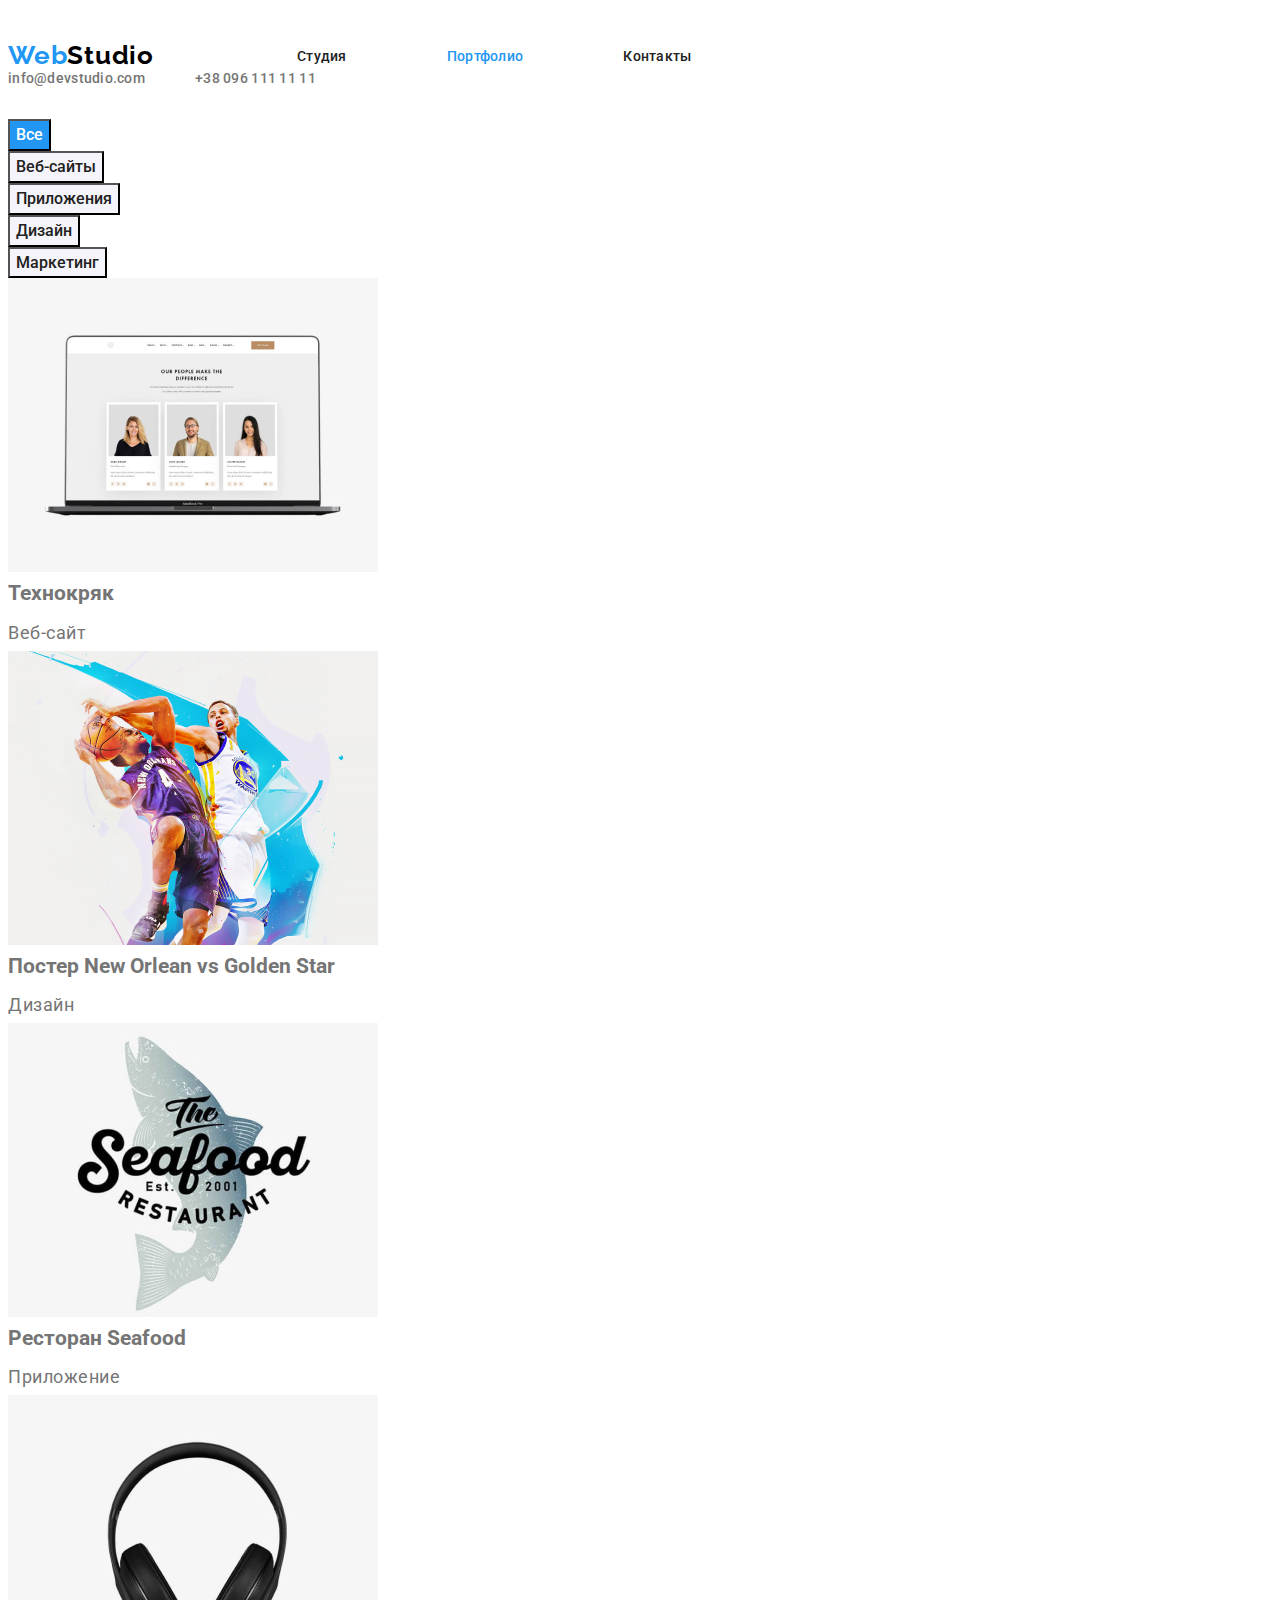
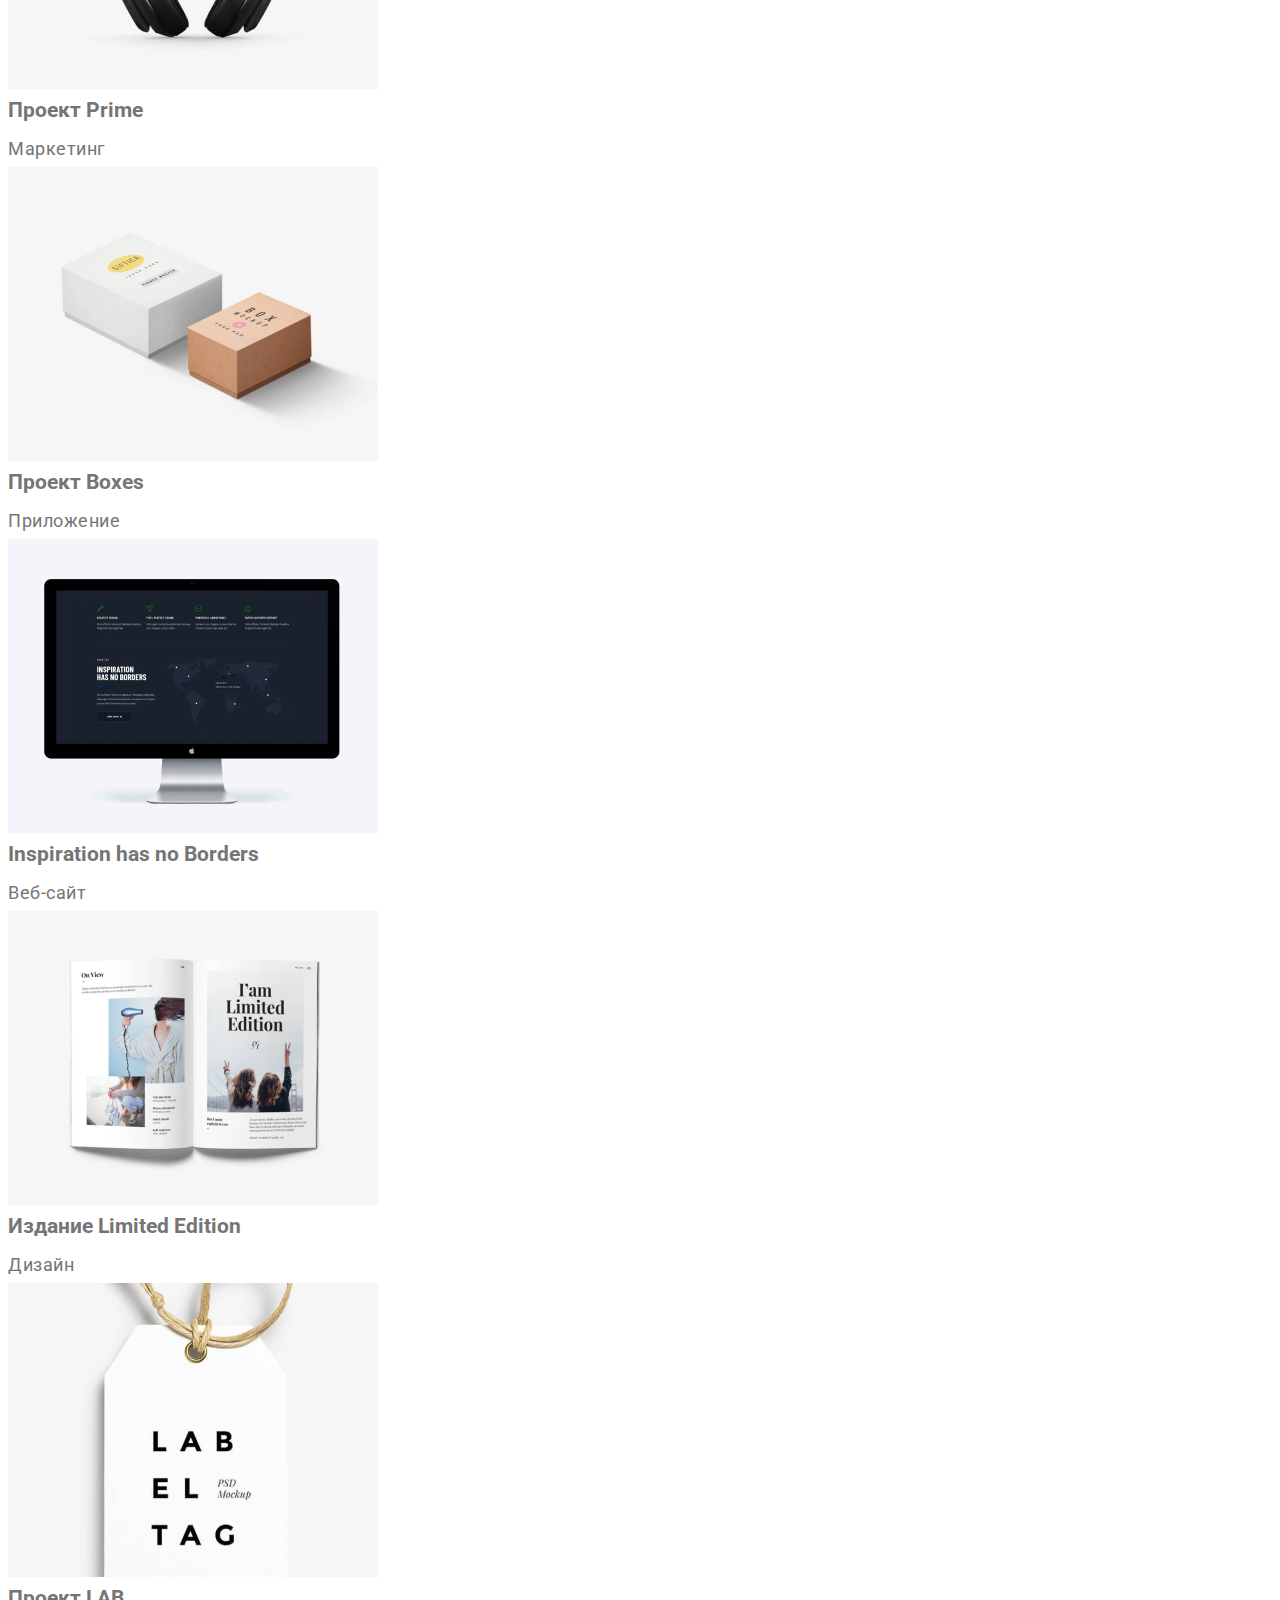
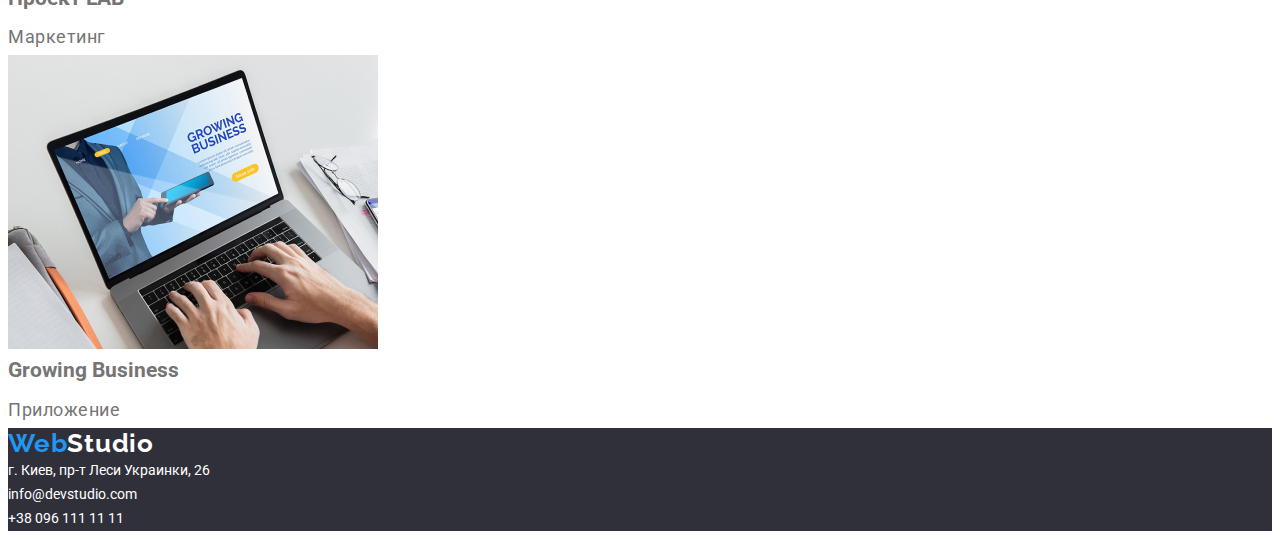
==== portfolio.html @ 72a465cc "размечает хедер" ====
<!DOCTYPE html>
<html lang="ru">

<head>
    <meta charset="UTF-8">
    <meta http-equiv="X-UA-Compatible" content="IE=edge">
    <meta name="viewport" content="width=device-width, initial-scale=1.0">
    <title>ВебСтудио</title>
    <link rel="preconnect" href="https://fonts.gstatic.com">
    <link
        href="https://fonts.googleapis.com/css2?family=Raleway:wght@700&family=Roboto:wght@400;500;700;900&display=swap"
        rel="stylesheet">
    <link rel="stylesheet" href="https://cdnjs.cloudflare.com/ajax/libs/modern-normalize/1.0.0/modern-normalize.min.css"
        integrity="sha512-ISS7cAi1PEhQ8jnbJpJZMd29NlhNj4AWYyLOSp2CE/CsHxTCu+r+t0D2yoJudVrd0/8fTVPUVDzY5Tvli75u/g=="
        crossorigin="anonymous" />
    <link rel="stylesheet" href="./css/styles.css">
</head>

<body>

    <!-- Основные навигационные ссылки -->

    <header class="header">
        <nav class="nav">
            <ul class="nav-list list">
                <li class="nav-item">
                    <a class="logo link" href="">Web<span class="logo-black-item">Studio</span></a>
                </li>
                <li class="nav-item">
                    <a class="nav-link link" href="./index.html">Студия</a>
                </li>
                <li class="nav-item">
                    <a class="nav-link link current" href="./portfolio.html">Портфолио</a>
                </li>
                <li class="nav-item">
                    <a class="nav-link link" href="">Контакты</a>
                </li>
            </ul>
        </nav>
        <ul class="contact-list list">
            <li class="contact-item">

                <a class="mail-link link" href="mailto:info@devstudio.com">info@devstudio.com</a>
            </li>
            <li class="contact-item">

                <a class="tel-link link" href="tel:+380961111111">+38 096 111 11 11</a>
            </li>
        </ul>
    </header>
    <main>

        
        <!-- section Portfolio -->

        <h1 class="visually-hidden"> Portfolio </h1>

        <section class="portfolio">
            
            <h2 class="visually-hidden">    Portfolio elements </h2>
            <ul class= "portfolio-btn-list list">
                <li class="btn-list-item"> <button class="btn-current btn-item" type="button"> Все </button> </li>
                <li class="btn-list-item"> <button class="btn-item" type="button"> Веб-сайты </button> </li>
                <li class="btn-list-item"> <button class="btn-item" type="button"> Приложения </button></li>
                <li class="btn-list-item"> <button class="btn-item" type="button"> Дизайн </button></li>
                <li class="btn-list-item"> <button class="btn-item" type="button"> Маркетинг </button></li>
            </ul>

            <ul class="examples-list list">
                <li class="examples-item"> 
                    <a class= "examples-link link" href="">
                    <img class="img-examples" src="./images/portfolio/technokryak.jpg" alt="Экран ноутбука с тремя карточками людей" width="370" height="294">
                    
                        <h3 class="examples-title">Технокряк</h3>
                        <p class="examples-desc">Веб-сайт</p>
                    </a>
                </li>
                <li class="examples-item">
                    <a class="examples-link link" href=""> 
                    <img class="img-examples" src="./images/portfolio/poster.jpg" alt="Два баскетболиста в прыжке за мяч" width="370" height="294">
                    
                    <h3 class="examples-title">Постер <span lang="en">New Orlean vs Golden Star</span></h3>
                        <p class="examples-desc">Дизайн</p>
                        </a>
                    
                </li>
                <li class="examples-item">
                    <a class="examples-link link" href="">
                    <img class="img-examples" src="./images/portfolio/restaurant.jpg" alt="Эмблема ресторана Сифуд" width="370" height="294">
                    
                    <h3 class="examples-title">Ресторан <span lang="en">Seafood</span></h3>
                        <p class="examples-desc">Приложение</p>
                        </a>
                    
                </li>
                <li class="examples-item">
                    <a class="examples-link link" href="">
                    <img class="img-examples" src="./images/portfolio/project-Prime.jpg" alt="Наушники" width="370" height="294">
                    
                    <h3 class="examples-title">Проект <span lang="en">Prime</span></h3>
                        <p class="examples-desc">Маркетинг</p>
                        </a>
                    
                </li>
                <li class="examples-item">
                    <a class="examples-link link" href="">
                    <img class="img-examples" src="./images/portfolio/project-boxes.jpg" alt="Две коробки" width="370" height="294">
                    
                    <h3 class="examples-title">Проект <span lang="en">Boxes</span></h3>
                        <p class="examples-desc">Приложение</p>
                        </a>
                    
                </li>
                <li class="examples-item">
                    <a class="examples-link link" href="">
                    <img class="img-examples" src="./images/portfolio/inspiration.jpg" alt="Экран компьютора" width="370" height="294">
                   
                    <h3 class="examples-title" lang="en">Inspiration has no Borders</h3>
                        <p class="examples-desc">Веб-сайт</p>
                        </a>
                
                </li>
                <li class="examples-item">
                    <a class="examples-link link" href="">
                    <img class="img-examples" src="./images/portfolio/edition.jpg" alt="Открытая книга" width="370" height="294">
                    
                    <h3 class="examples-title">Издание <span lang="en">Limited Edition</span></h3>
                        <p class="examples-desc">Дизайн</p>
                        </a>
                    
                </li>
                <li class="examples-item">
                    <a class="examples-link link" href="">
                    <img class="img-examples" src="./images/portfolio/project-lab.jpg" alt="Этикетка" width="370" height="294">
                    
                    <h3 class="examples-title">Проект <span lang="en">LAB</span></h3>
                        <p class="examples-desc">Маркетинг</p>
                        </a>
                    
                </li>
                <li class="examples-item">
                    <a class="examples-link link" href="">
                    <img class="img-examples" src="./images/portfolio/growing-business.jpg" alt="Ноутбук" width="370" height="294">
                  
                    <h3 class="examples-title" lang="en">Growing Business</h3>
                    <p class="examples-desc">Приложение</p>
                    </a>
                </li>
            </ul>
        </section>
        
    </main>

    <!-- контакная инфо -->

    <footer class="footer">

        <a class="logo link" href="">Web<span class="logo-white-item">Studio</span></a>

        <address class="address">
            г. Киев, пр-т Леси Украинки, 26
        </address>
        <ul class="footer-list list">
            <li class="footer-item"><a class="footer-mail link" href="mailto:info@devstudio.com">info@devstudio.com</a>
            </li>
            <li class="footer-item"><a class="footer-tel link" href="tel:+380961111111">+38 096 111 11 11</a></li>

        </ul>


    </footer>
</body>

</html>
---- css/styles.css ----
:root {
  --main-font: 'Roboto', sans-serif;
  --secondary-font: 'Raleway', sans-serif;
  --main-text-color: #757575;
  --secondary-text-color: #212121;
  --white-text-color: #ffffff;
  --accent-color: #2196f3;
  --main-bgr-color: #fff; 
  --secondary-bgr-color: #2f303a;
  --logo-black-theme: #000;
  --logo-white-theme: #fff; 
  --btn-background: #F5F4FA;
  
}

body {
  font-family: var(--main-font);
  color: var(--main-text-color);
  background-color: var(--main-bgr-color);
  
}

h1, 
h2, 
h3, 
h4, 
h5, 
h6,
p {
  margin: 0;
}

ul,
ol {
  margin: 0;
  padding: 0;
}

img {
  display: block;
}

.link {
  text-decoration: none;
  color:  inherit;
}
.list {
  list-style: none;
}

.visually-hidden {
  position: absolute !important;
  clip: rect(1px 1px 1px 1px); /* IE6, IE7 */
  clip: rect(1px, 1px, 1px, 1px);
  padding: 0 !important;
  border: 0 !important;
  height: 1px !important;
  width: 1px !important;
  overflow: hidden;
}

.container {
  width: 1200px;
  margin: 0 auto;
  padding-left: 15px;
  padding-right: 15px;
}


/* ===========HEADER========== */



.header {
  padding-top: 32px;
  padding-bottom: 32px;
}

.header .container {
  display: flex;
  align-items: center;
}

.logo {

  margin-right: 93px;

  font-family: var(--secondary-font);
  font-weight: 700;
  font-size: 26px;
  line-height: 1.19;
  letter-spacing: 0.03em;
  color: var(--accent-color);
}

.logo-black-item {
font-family: var(--secondary-font);
color: var(--logo-black-theme);
}

.logo-white-item {
font-family: var(--secondary-font);
color: var(--logo-white-theme);
}

.nav {
  display: flex;
  align-items: center;
}


.nav-list {
  display: flex;
  align-items: center;
}

.nav-link {

  margin-left: auto;
  margin-right: 50px;

  font-weight: 500;
  font-size: 14px;
  line-height: 1.14;
  letter-spacing: 0.02em;
  color: var(--secondary-text-color);
}

.nav-link:hover,
.nav-link:focus {
  color: var(--accent-color);
}

.nav-list .nav-link.current {
    color: var(--accent-color);
}

.nav-list .nav-item:not(:last-child) {
  margin-right: 50px;
}

.contact-list {

  display: flex;
  align-items: center;

  font-weight: 500;
  font-size: 14px;
  line-height: 1.14;
  letter-spacing: 0.02em;
}
 .mail-link {
   margin-left: auto;
   margin-right: 50px;
 }
.mail-link:hover,
.mail-link:focus {
  color: var(--accent-color);
}

/* .tel-link {
  margin-right: auto;
  margin-left: 50px;
} */

.tel-link:hover,
.tel-link:focus {
  color: var(--accent-color);
}


/* =========HERO========== */


.hero {
    background-color: var(--secondary-bgr-color);
}
.hero-title {

  margin-bottom: 30px;
  

  font-weight: 900;
  font-size: 44px;
  line-height: 1.36;
  text-align: center;
  letter-spacing: 0.06em;
  text-transform: uppercase;
  color: var(--white-text-color);
}
.modal-btn {
  font-family: inherit;
  font-weight: 700;
  font-size: 16px;
  line-height: 1, 87;
  display: flex;
  align-items: center;
  text-align: center;
  letter-spacing: 0.06em;
  cursor: pointer;
  color: var(--white-text-color);
  background-color: var(--accent-color);
}


/* ======COMPONENTS======= */

.about-us-title {
  font-weight: 700;
  font-size: 36px;
  line-height: 1.16;
  text-align: center;
  letter-spacing: 0.03em;
  color: var(--secondary-text-color);
}
.title-item {
  font-weight: bold;
  font-size: 14px;
  line-height: 1.14;
  letter-spacing: 0.03em;
  text-transform: uppercase;
  color: var(--secondary-text-color);
}
.description {
font-size: 14px
line-height: 1.7;
color: var(main-text-color);
}

/* =======FOOTER======== */

.footer {
    
    background-color: var(--secondary-bgr-color);
    color: var(--white-text-color);
    font-size: 14px;
    line-height: 1.7;
}


.address {
  font-style: normal;
  
}

.footer-mail:hover,
.footer-mail:focus {
  color: var(--accent-color);
}
.footer-tel:hover,
.footer-tel:focus {
  color: var(--accent-color);
}



/* ========PROTFOLIO========== */

.btn-item {
font-family: inherit;    
font-weight: 500;
font-size: 16px;
line-height: 1.62;
text-align: center;
cursor: pointer;
color:var(--secondary-text-color);
background-color: var(--btn-background);
}
.btn-item:hover,
.btn-item:focus {
  color: var(--white-text-color);
  background-color: var(--accent-color); 
}
.btn-current {
  color: var(--white-text-color);
  background-color: var(--accent-color);
  
}

.examples-list {
font-size: 18px;
line-height: 2;
}

.example-title {
font-weight: 700;
letter-spacing: 0.06em;
color: var(--secondary-text-color);
}
.examples-desc {
letter-spacing: 0.03em;
color: var(--main-text-color);
}
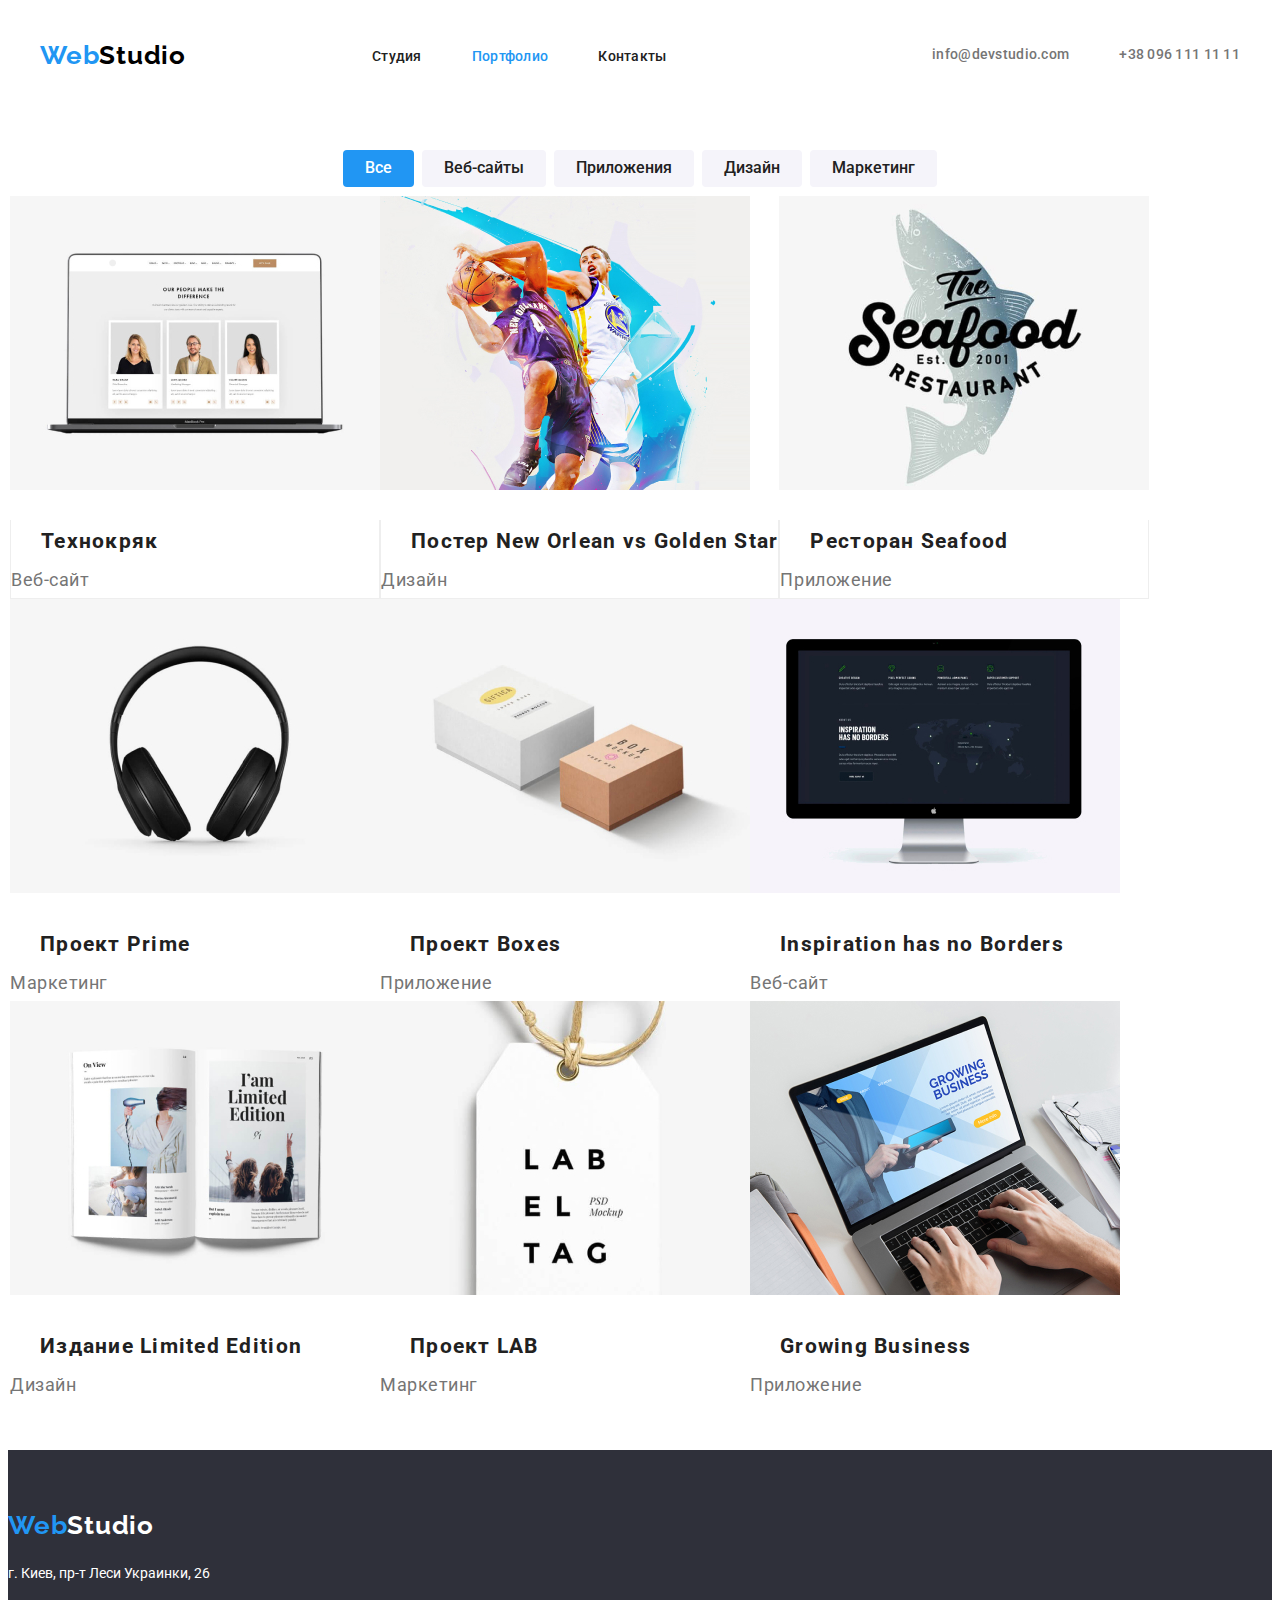
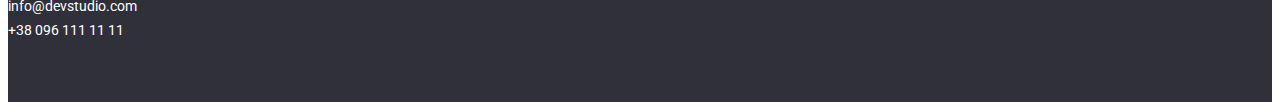
==== commit fe9cdab6: "студио" ====
--- a/portfolio.html
+++ b/portfolio.html
@@ -21,32 +21,35 @@
     <!-- Основные навигационные ссылки -->
 
     <header class="header">
-        <nav class="nav">
-            <ul class="nav-list list">
-                <li class="nav-item">
-                    <a class="logo link" href="">Web<span class="logo-black-item">Studio</span></a>
+        <div class="container">
+            <nav class="nav">
+    
+                <a class="logo link" href="">Web<span class="logo-black-item logo">Studio</span></a>
+    
+                <ul class="nav-list list">
+                    <li class="nav-item">
+                        <a class="nav-link link" href="./index.html">Студия</a>
+                    </li>
+                    <li class="nav-item">
+                        <a class="nav-link link current" href="./portfolio.html">Портфолио</a>
+                    </li>
+                    <li class="nav-item">
+                        <a class="nav-link link" href="">Контакты</a>
+                    </li>
+                </ul>
+            </nav>
+    
+            <ul class="contact-list list">
+                <li class="contact-item">
+    
+                    <a class="mail-link link" href="mailto:info@devstudio.com">info@devstudio.com</a>
                 </li>
-                <li class="nav-item">
-                    <a class="nav-link link" href="./index.html">Студия</a>
-                </li>
-                <li class="nav-item">
-                    <a class="nav-link link current" href="./portfolio.html">Портфолио</a>
-                </li>
-                <li class="nav-item">
-                    <a class="nav-link link" href="">Контакты</a>
+                <li class="contact-item">
+    
+                    <a class="tel-link link" href="tel:+380961111111">+38 096 111 11 11</a>
                 </li>
             </ul>
-        </nav>
-        <ul class="contact-list list">
-            <li class="contact-item">
-
-                <a class="mail-link link" href="mailto:info@devstudio.com">info@devstudio.com</a>
-            </li>
-            <li class="contact-item">
-
-                <a class="tel-link link" href="tel:+380961111111">+38 096 111 11 11</a>
-            </li>
-        </ul>
+        </div>
     </header>
     <main>
 
@@ -55,7 +58,8 @@
 
         <h1 class="visually-hidden"> Portfolio </h1>
 
-        <section class="portfolio">
+        <section class="portfolio section">
+             <div class="container">
             
             <h2 class="visually-hidden">    Portfolio elements </h2>
             <ul class= "portfolio-btn-list list">
@@ -70,26 +74,30 @@
                 <li class="examples-item"> 
                     <a class= "examples-link link" href="">
                     <img class="img-examples" src="./images/portfolio/technokryak.jpg" alt="Экран ноутбука с тремя карточками людей" width="370" height="294">
-                    
+                    <div class="desc-box">
                         <h3 class="examples-title">Технокряк</h3>
                         <p class="examples-desc">Веб-сайт</p>
+                        </div>
                     </a>
                 </li>
                 <li class="examples-item">
                     <a class="examples-link link" href=""> 
                     <img class="img-examples" src="./images/portfolio/poster.jpg" alt="Два баскетболиста в прыжке за мяч" width="370" height="294">
-                    
+                    <div class="desc-box">
                     <h3 class="examples-title">Постер <span lang="en">New Orlean vs Golden Star</span></h3>
                         <p class="examples-desc">Дизайн</p>
+                        </div>
                         </a>
-                    
-                </li>
+                        
+                    </li>
+                
                 <li class="examples-item">
                     <a class="examples-link link" href="">
                     <img class="img-examples" src="./images/portfolio/restaurant.jpg" alt="Эмблема ресторана Сифуд" width="370" height="294">
-                    
+                    <div class="desc-box">
                     <h3 class="examples-title">Ресторан <span lang="en">Seafood</span></h3>
                         <p class="examples-desc">Приложение</p>
+                        </div>
                         </a>
                     
                 </li>
@@ -147,6 +155,7 @@
                     </a>
                 </li>
             </ul>
+            </div>
         </section>
         
     </main>
--- a/css/styles.css
+++ b/css/styles.css
@@ -10,6 +10,8 @@
   --logo-black-theme: #000;
   --logo-white-theme: #fff; 
   --btn-background: #F5F4FA;
+  --section-pt: 47px;
+  --section-pb: 47px;
   
 }
 
@@ -74,6 +76,7 @@
 .header {
   padding-top: 32px;
   padding-bottom: 32px;
+  border-color: var(--main-bgr-color);
 }
 
 .header .container {
@@ -94,6 +97,9 @@
 }
 
 .logo-black-item {
+
+margin-right: o;
+
 font-family: var(--secondary-font);
 color: var(--logo-black-theme);
 }
@@ -115,9 +121,6 @@
 }
 
 .nav-link {
-
-  margin-left: auto;
-  margin-right: 50px;
 
   font-weight: 500;
   font-size: 14px;
@@ -140,6 +143,7 @@
 }
 
 .contact-list {
+  margin-left: auto;
 
   display: flex;
   align-items: center;
@@ -149,20 +153,17 @@
   line-height: 1.14;
   letter-spacing: 0.02em;
 }
- .mail-link {
-   margin-left: auto;
-   margin-right: 50px;
- }
+
+
+ .contact-list .contact-item:not(:last-child) {
+  margin-right: 50px;
+} 
+
 .mail-link:hover,
 .mail-link:focus {
   color: var(--accent-color);
 }
 
-/* .tel-link {
-  margin-right: auto;
-  margin-left: 50px;
-} */
-
 .tel-link:hover,
 .tel-link:focus {
   color: var(--accent-color);
@@ -173,29 +174,47 @@
 
 
 .hero {
-    background-color: var(--secondary-bgr-color);
-}
+
+ background-color: var(--secondary-bgr-color);
+ text-align: center;
+ padding-top: 200px;
+ padding-bottom: 200px;
+ }
+
 .hero-title {
 
+  max-width: 696px;
+  margin: auto;
   margin-bottom: 30px;
   
-
+ 
   font-weight: 900;
   font-size: 44px;
   line-height: 1.36;
-  text-align: center;
   letter-spacing: 0.06em;
   text-transform: uppercase;
   color: var(--white-text-color);
 }
 .modal-btn {
+ 
+  display: block;
+  min-width: 136;
+  padding-top: 10px;
+  padding-bottom: 10px;
+  padding-left: 32px;
+  padding-right: 32px;
+  margin: auto;
+  
+  border-radius: 4px;
+  border: none;
+  
+
   font-family: inherit;
   font-weight: 700;
   font-size: 16px;
   line-height: 1, 87;
-  display: flex;
+  
   align-items: center;
-  text-align: center;
   letter-spacing: 0.06em;
   cursor: pointer;
   color: var(--white-text-color);
@@ -204,6 +223,14 @@
 
 
 /* ======COMPONENTS======= */
+
+
+.section {
+  padding-top: var(--section-pt);
+  padding-bottom: var(--section-pb);
+
+  background-color: var(--main-bgr-color);
+}
 
 .about-us-title {
   font-weight: 700;
@@ -227,9 +254,102 @@
 color: var(main-text-color);
 }
 
+/* ==========ADVANTEGES====== */
+
+
+/* .advantages {
+
+  padding-top: var(--section-pt);
+  padding-bottom: var(--section-pb);
+
+  background-color: var(--main-bgr-color);
+} */
+
+
+.advantages .title-item {
+
+  margin-bottom: 10px;
+}
+
+.advantages-list {
+  display: flex;
+  margin-left: -30px;
+  margin-top: -30px;
+}
+
+.advantages-item {
+  flex-basis: calc(100% / 4 - 30px);
+  margin-left: 30px;
+  margin-top: 30px;
+}
+
+
+
+/* =========WORK-GADGETS======== */
+
+/* .work-gadgets {
+   
+  padding-top: var(--section-pt);
+  padding-bottom: var(--section-pb);
+  background-color: var(--main-bgr-color);
+} */
+
+.work-gadgets .about-us-title {
+  margin-bottom: 50px;
+
+}
+.gadgets-list {
+
+  display: flex;
+  margin-left: -30px;
+}
+.gadgets-item {
+
+  flex-basis: calc(100%/3 - 30px);
+  margin-left: 30px; 
+}
+
+/* =======TEAM-MEMBERS======== */
+
+
+/* .team-members {
+  padding-top: var(--section-pt);
+  padding-bottom: var(--section-pb);
+  border-color: var(--main-bgr-color);
+} */
+
+
+.team-members .about-us-title {
+  margin-bottom: 50px;
+}
+
+.members-list {
+  
+  display: flex;
+  margin-left: -30px;
+}
+
+.member {
+  flex-basis: calc(100%/4 - 30px);
+  margin-left: 30px;
+}
+.member-wrapper {
+  text-align: center;
+  padding-top: 30px;
+  padding-bottom: 30px;
+}
+.member .title-item {
+  margin-bottom: 10px;
+}
+
+
+
 /* =======FOOTER======== */
 
 .footer {
+
+    padding-top: 60px;
+    padding-bottom: 60px;
     
     background-color: var(--secondary-bgr-color);
     color: var(--white-text-color);
@@ -240,6 +360,8 @@
 
 .address {
   font-style: normal;
+  margin-top: 20px;
+  margin-bottom: 9px;
   
 }
 
@@ -256,7 +378,31 @@
 
 /* ========PROTFOLIO========== */
 
+
+
+.portfolio-btn-list {
+   display: flex;
+   justify-content: center;
+   margin-bottom: 39px;
+
+}
+
+
+
+.portfolio-btn-list .btn-list-item:not(:last-child) {
+  margin-right: 8px;
+}
+
 .btn-item {
+
+padding-left: 22px;
+padding-right: 22px;
+padding-top: 5.5px;
+padding-bottom: 5.5px;
+border-radius: 4px;
+border: none;
+
+
 font-family: inherit;    
 font-weight: 500;
 font-size: 16px;
@@ -278,11 +424,22 @@
 }
 
 .examples-list {
+
+display: flex;
+flex-wrap: wrap;
+margin-left: -30px;
+margin-top: -30px;  
+  
 font-size: 18px;
 line-height: 2;
 }
 
-.example-title {
+.examples-title {
+
+flex-basis: calc(100% / 3 - 30px);
+margin-left: 30px;
+margin-top: 30px;
+
 font-weight: 700;
 letter-spacing: 0.06em;
 color: var(--secondary-text-color);
@@ -290,4 +447,9 @@
 .examples-desc {
 letter-spacing: 0.03em;
 color: var(--main-text-color);
+}
+
+.desc-box {
+  border: 1px solid #eee;
+  border-top: none;
 }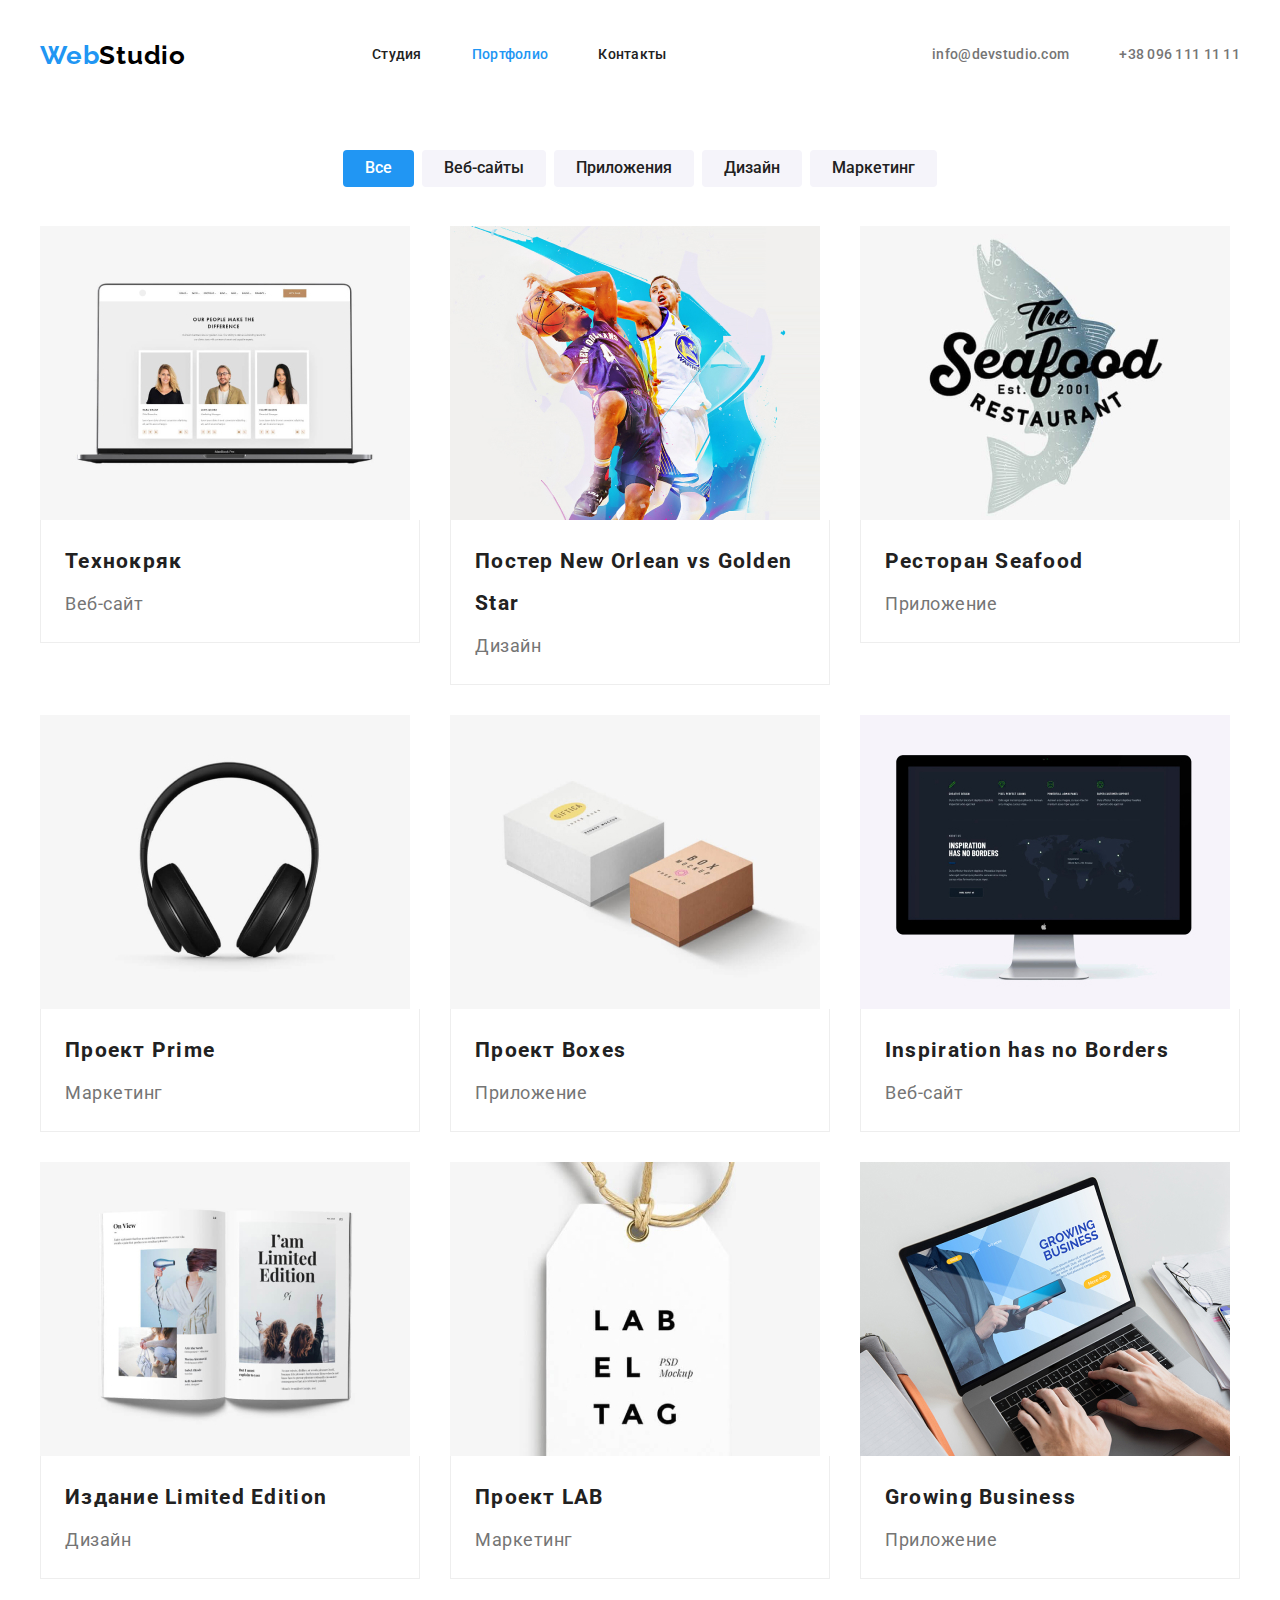
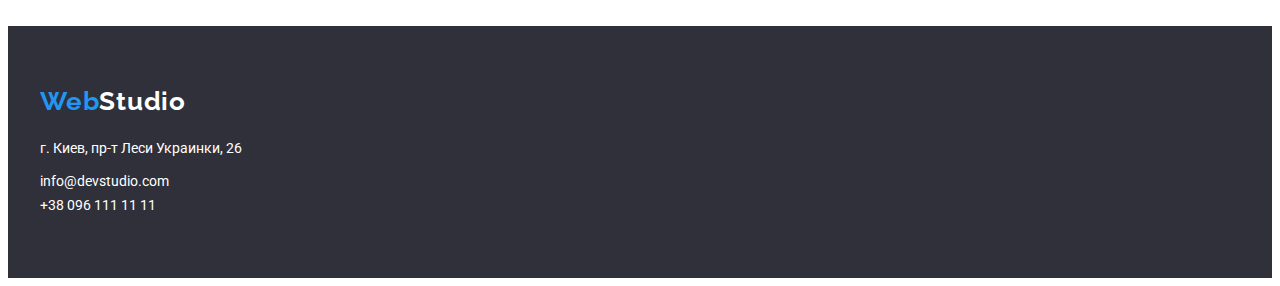
==== commit ac9f4ca8: "карточки узкие" ====
--- a/portfolio.html
+++ b/portfolio.html
@@ -104,54 +104,60 @@
                 <li class="examples-item">
                     <a class="examples-link link" href="">
                     <img class="img-examples" src="./images/portfolio/project-Prime.jpg" alt="Наушники" width="370" height="294">
-                    
+                    <div class="desc-box">
                     <h3 class="examples-title">Проект <span lang="en">Prime</span></h3>
                         <p class="examples-desc">Маркетинг</p>
+                        </div>
                         </a>
                     
                 </li>
                 <li class="examples-item">
                     <a class="examples-link link" href="">
                     <img class="img-examples" src="./images/portfolio/project-boxes.jpg" alt="Две коробки" width="370" height="294">
-                    
+                    <div class="desc-box">
                     <h3 class="examples-title">Проект <span lang="en">Boxes</span></h3>
                         <p class="examples-desc">Приложение</p>
+                        </div>
                         </a>
                     
                 </li>
                 <li class="examples-item">
                     <a class="examples-link link" href="">
                     <img class="img-examples" src="./images/portfolio/inspiration.jpg" alt="Экран компьютора" width="370" height="294">
-                   
+                   <div class="desc-box">
                     <h3 class="examples-title" lang="en">Inspiration has no Borders</h3>
                         <p class="examples-desc">Веб-сайт</p>
+                        </div>
                         </a>
                 
                 </li>
                 <li class="examples-item">
                     <a class="examples-link link" href="">
                     <img class="img-examples" src="./images/portfolio/edition.jpg" alt="Открытая книга" width="370" height="294">
-                    
+                    <div class="desc-box">
                     <h3 class="examples-title">Издание <span lang="en">Limited Edition</span></h3>
                         <p class="examples-desc">Дизайн</p>
+                        </div>
                         </a>
                     
                 </li>
                 <li class="examples-item">
                     <a class="examples-link link" href="">
                     <img class="img-examples" src="./images/portfolio/project-lab.jpg" alt="Этикетка" width="370" height="294">
-                    
+                    <div class="desc-box">
                     <h3 class="examples-title">Проект <span lang="en">LAB</span></h3>
                         <p class="examples-desc">Маркетинг</p>
+                        </div>
                         </a>
                     
                 </li>
                 <li class="examples-item">
                     <a class="examples-link link" href="">
                     <img class="img-examples" src="./images/portfolio/growing-business.jpg" alt="Ноутбук" width="370" height="294">
-                  
+                     <div class="desc-box">
                     <h3 class="examples-title" lang="en">Growing Business</h3>
                     <p class="examples-desc">Приложение</p>
+                    </div>
                     </a>
                 </li>
             </ul>
@@ -163,20 +169,20 @@
     <!-- контакная инфо -->
 
     <footer class="footer">
-
-        <a class="logo link" href="">Web<span class="logo-white-item">Studio</span></a>
-
-        <address class="address">
-            г. Киев, пр-т Леси Украинки, 26
-        </address>
-        <ul class="footer-list list">
-            <li class="footer-item"><a class="footer-mail link" href="mailto:info@devstudio.com">info@devstudio.com</a>
-            </li>
-            <li class="footer-item"><a class="footer-tel link" href="tel:+380961111111">+38 096 111 11 11</a></li>
-
-        </ul>
-
-
+        <div class="container">
+            <a class="logo link" href="">Web<span class="logo-white-item logo">Studio</span></a>
+    
+            <address class="address">
+                г. Киев, пр-т Леси Украинки, 26
+            </address>
+            <ul class="footer-list list">
+                <li class="footer-item"><a class="footer-mail link" href="mailto:info@devstudio.com">info@devstudio.com</a>
+                </li>
+                <li class="footer-item"><a class="footer-tel link" href="tel:+380961111111">+38 096 111 11 11</a></li>
+    
+            </ul>
+    
+        </div>
     </footer>
 </body>
 
--- a/css/styles.css
+++ b/css/styles.css
@@ -45,6 +45,7 @@
 .link {
   text-decoration: none;
   color:  inherit;
+  display: block;
 }
 .list {
   list-style: none;
@@ -386,9 +387,6 @@
    margin-bottom: 39px;
 
 }
-
-
-
 .portfolio-btn-list .btn-list-item:not(:last-child) {
   margin-right: 8px;
 }
@@ -434,11 +432,15 @@
 line-height: 2;
 }
 
-.examples-title {
-
+.examples-item {
 flex-basis: calc(100% / 3 - 30px);
 margin-left: 30px;
 margin-top: 30px;
+}
+
+.examples-title {
+
+margin-bottom: 4px;
 
 font-weight: 700;
 letter-spacing: 0.06em;
@@ -452,4 +454,8 @@
 .desc-box {
   border: 1px solid #eee;
   border-top: none;
+  padding-top: 20px;
+  padding-bottom: 20px;
+  padding-left: 24px;
+  padding-right: 24px;
 }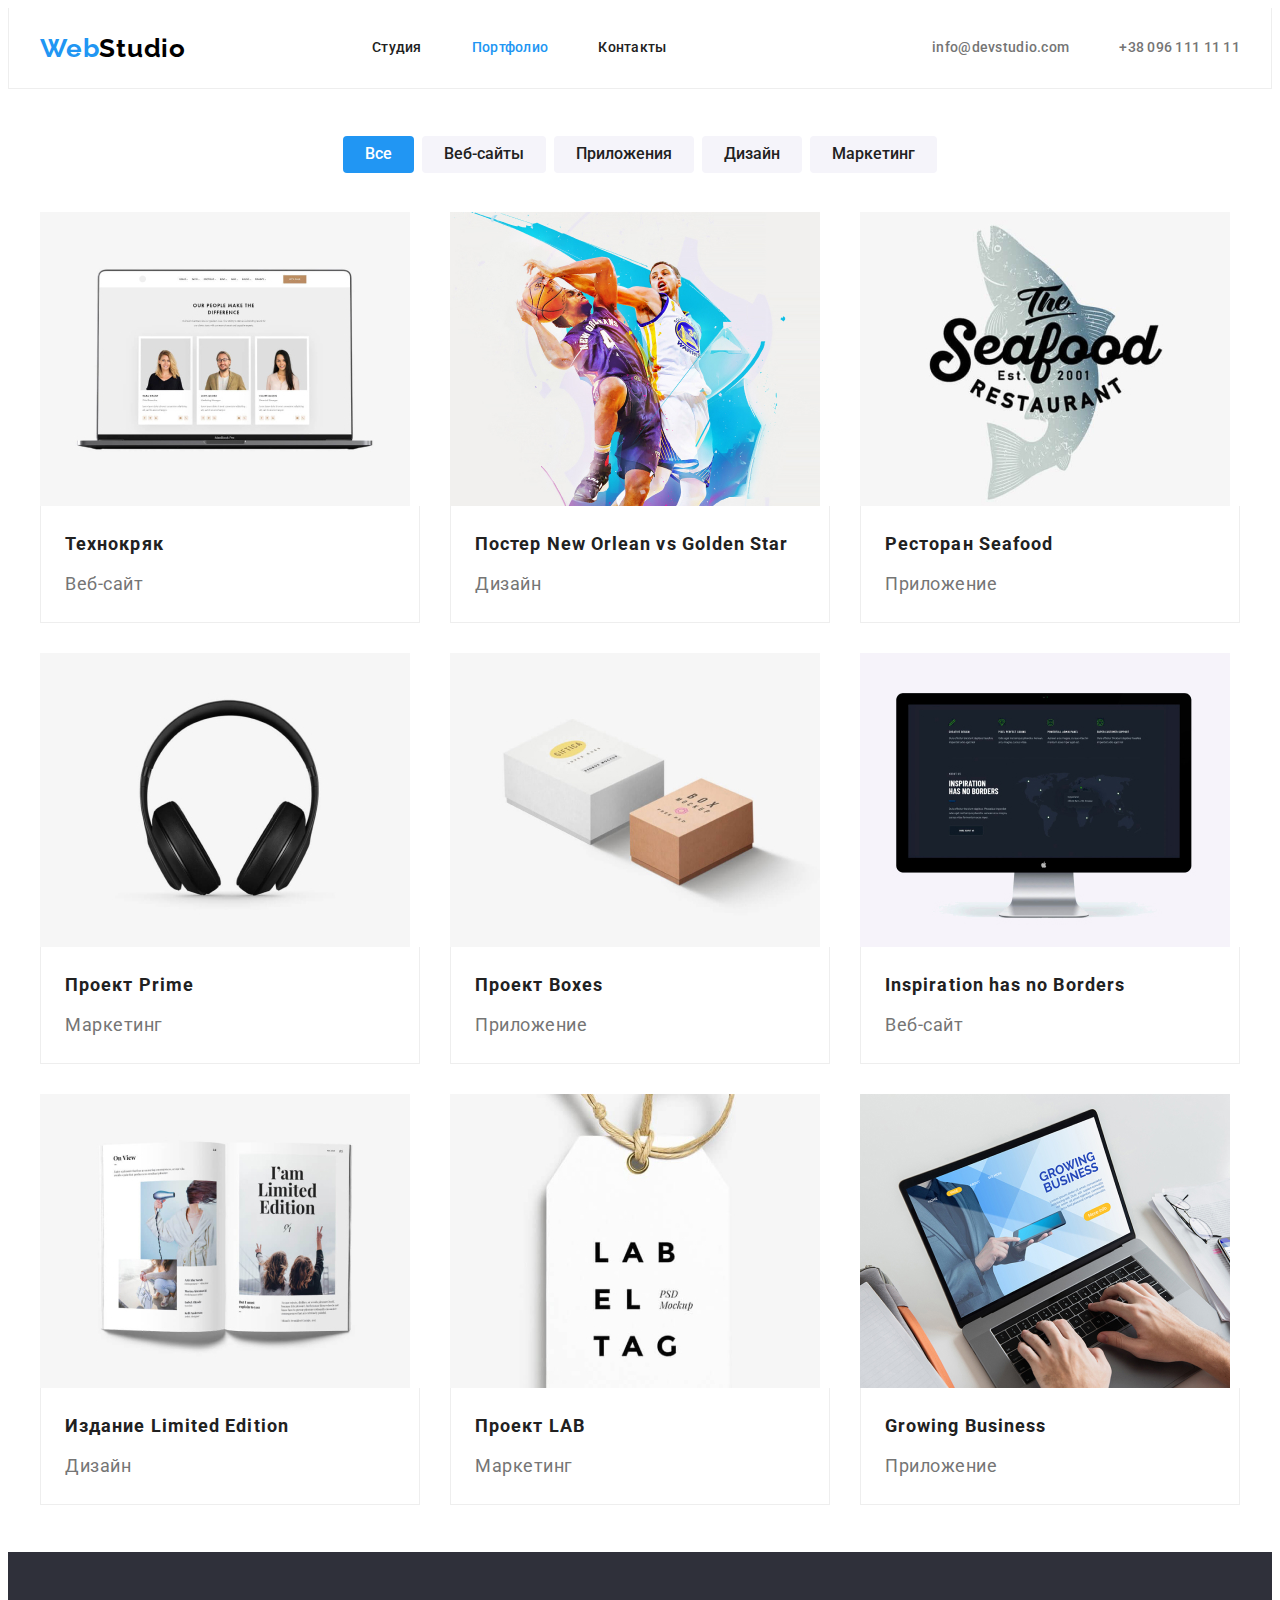
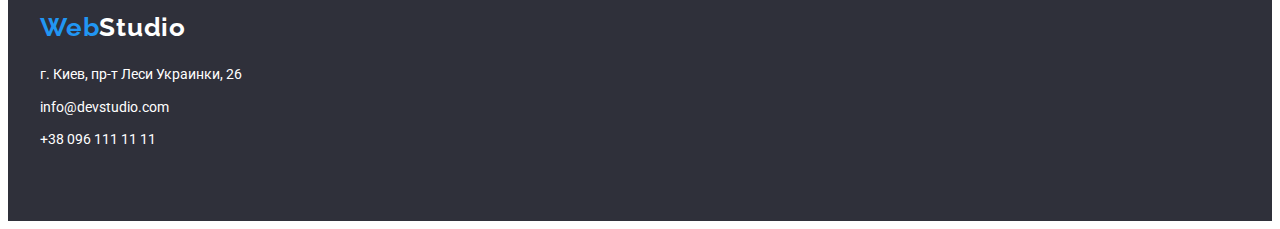
==== commit 9f04a4ee: "портфолио и студио" ====
--- a/portfolio.html
+++ b/portfolio.html
@@ -173,14 +173,14 @@
             <a class="logo link" href="">Web<span class="logo-white-item logo">Studio</span></a>
     
             <address class="address">
-                г. Киев, пр-т Леси Украинки, 26
+
+            <a class="address-link link" href=""> г. Киев, пр-т Леси Украинки, 26 </a>
+                       
+            <a class="footer-mail link" href="mailto:info@devstudio.com">info@devstudio.com</a>
+                
+            <a class="footer-tel link" href="tel:+380961111111">+38 096 111 11 11</a>
+    
             </address>
-            <ul class="footer-list list">
-                <li class="footer-item"><a class="footer-mail link" href="mailto:info@devstudio.com">info@devstudio.com</a>
-                </li>
-                <li class="footer-item"><a class="footer-tel link" href="tel:+380961111111">+38 096 111 11 11</a></li>
-    
-            </ul>
     
         </div>
     </footer>
--- a/css/styles.css
+++ b/css/styles.css
@@ -5,28 +5,26 @@
   --secondary-text-color: #212121;
   --white-text-color: #ffffff;
   --accent-color: #2196f3;
-  --main-bgr-color: #fff; 
+  --main-bgr-color: #fff;
   --secondary-bgr-color: #2f303a;
   --logo-black-theme: #000;
-  --logo-white-theme: #fff; 
-  --btn-background: #F5F4FA;
+  --logo-white-theme: #fff;
+  --btn-background: #f5f4fa;
   --section-pt: 47px;
   --section-pb: 47px;
-  
 }
 
 body {
   font-family: var(--main-font);
   color: var(--main-text-color);
   background-color: var(--main-bgr-color);
-  
-}
-
-h1, 
-h2, 
-h3, 
-h4, 
-h5, 
+}
+
+h1,
+h2,
+h3,
+h4,
+h5,
 h6,
 p {
   margin: 0;
@@ -44,7 +42,7 @@
 
 .link {
   text-decoration: none;
-  color:  inherit;
+  color: inherit;
   display: block;
 }
 .list {
@@ -69,15 +67,12 @@
   padding-right: 15px;
 }
 
-
 /* ===========HEADER========== */
 
-
-
 .header {
-  padding-top: 32px;
-  padding-bottom: 32px;
   border-color: var(--main-bgr-color);
+  border: 1px solid #eee;
+  border-top: none;
 }
 
 .header .container {
@@ -86,7 +81,6 @@
 }
 
 .logo {
-
   margin-right: 93px;
 
   font-family: var(--secondary-font);
@@ -98,16 +92,15 @@
 }
 
 .logo-black-item {
-
-margin-right: o;
-
-font-family: var(--secondary-font);
-color: var(--logo-black-theme);
+  margin-right: o;
+
+  font-family: var(--secondary-font);
+  color: var(--logo-black-theme);
 }
 
 .logo-white-item {
-font-family: var(--secondary-font);
-color: var(--logo-white-theme);
+  font-family: var(--secondary-font);
+  color: var(--logo-white-theme);
 }
 
 .nav {
@@ -115,13 +108,14 @@
   align-items: center;
 }
 
-
 .nav-list {
   display: flex;
   align-items: center;
 }
 
 .nav-link {
+  padding-top: 32px;
+  padding-bottom: 32px;
 
   font-weight: 500;
   font-size: 14px;
@@ -136,7 +130,7 @@
 }
 
 .nav-list .nav-link.current {
-    color: var(--accent-color);
+  color: var(--accent-color);
 }
 
 .nav-list .nav-item:not(:last-child) {
@@ -155,10 +149,9 @@
   letter-spacing: 0.02em;
 }
 
-
- .contact-list .contact-item:not(:last-child) {
+.contact-list .contact-item:not(:last-child) {
   margin-right: 50px;
-} 
+}
 
 .mail-link:hover,
 .mail-link:focus {
@@ -170,25 +163,20 @@
   color: var(--accent-color);
 }
 
-
 /* =========HERO========== */
 
-
 .hero {
-
- background-color: var(--secondary-bgr-color);
- text-align: center;
- padding-top: 200px;
- padding-bottom: 200px;
- }
+  background-color: var(--secondary-bgr-color);
+  text-align: center;
+  padding-top: 200px;
+  padding-bottom: 200px;
+}
 
 .hero-title {
-
   max-width: 696px;
   margin: auto;
   margin-bottom: 30px;
-  
- 
+
   font-weight: 900;
   font-size: 44px;
   line-height: 1.36;
@@ -197,24 +185,22 @@
   color: var(--white-text-color);
 }
 .modal-btn {
- 
   display: block;
-  min-width: 136;
+  min-width: 136px;
   padding-top: 10px;
   padding-bottom: 10px;
   padding-left: 32px;
   padding-right: 32px;
   margin: auto;
-  
+
   border-radius: 4px;
   border: none;
-  
 
   font-family: inherit;
   font-weight: 700;
   font-size: 16px;
   line-height: 1, 87;
-  
+
   align-items: center;
   letter-spacing: 0.06em;
   cursor: pointer;
@@ -222,9 +208,7 @@
   background-color: var(--accent-color);
 }
 
-
 /* ======COMPONENTS======= */
-
 
 .section {
   padding-top: var(--section-pt);
@@ -242,7 +226,7 @@
   color: var(--secondary-text-color);
 }
 .title-item {
-  font-weight: bold;
+  font-weight: 700;
   font-size: 14px;
   line-height: 1.14;
   letter-spacing: 0.03em;
@@ -250,25 +234,14 @@
   color: var(--secondary-text-color);
 }
 .description {
-font-size: 14px
-line-height: 1.7;
-color: var(main-text-color);
+  font-size: 14px;
+  line-height: 1.7;
+  color: var(main-text-color);
 }
 
 /* ==========ADVANTEGES====== */
 
-
-/* .advantages {
-
-  padding-top: var(--section-pt);
-  padding-bottom: var(--section-pb);
-
-  background-color: var(--main-bgr-color);
-} */
-
-
 .advantages .title-item {
-
   margin-bottom: 10px;
 }
 
@@ -284,86 +257,66 @@
   margin-top: 30px;
 }
 
-
-
 /* =========WORK-GADGETS======== */
-
-/* .work-gadgets {
-   
-  padding-top: var(--section-pt);
-  padding-bottom: var(--section-pb);
-  background-color: var(--main-bgr-color);
-} */
 
 .work-gadgets .about-us-title {
   margin-bottom: 50px;
-
 }
 .gadgets-list {
-
   display: flex;
   margin-left: -30px;
 }
 .gadgets-item {
-
-  flex-basis: calc(100%/3 - 30px);
-  margin-left: 30px; 
+  flex-basis: calc(100% / 3 - 30px);
+  margin-left: 30px;
 }
 
 /* =======TEAM-MEMBERS======== */
-
-
-/* .team-members {
-  padding-top: var(--section-pt);
-  padding-bottom: var(--section-pb);
-  border-color: var(--main-bgr-color);
-} */
-
 
 .team-members .about-us-title {
   margin-bottom: 50px;
 }
 
 .members-list {
-  
   display: flex;
   margin-left: -30px;
 }
 
 .member {
-  flex-basis: calc(100%/4 - 30px);
+  flex-basis: calc(100% / 4 - 30px);
   margin-left: 30px;
 }
 .member-wrapper {
   text-align: center;
   padding-top: 30px;
   padding-bottom: 30px;
+  border: 1px solid #eee;
+  border-top: none;
 }
 .member .title-item {
   margin-bottom: 10px;
 }
 
-
-
 /* =======FOOTER======== */
 
 .footer {
-
-    padding-top: 60px;
-    padding-bottom: 60px;
-    
-    background-color: var(--secondary-bgr-color);
-    color: var(--white-text-color);
-    font-size: 14px;
-    line-height: 1.7;
-}
-
+  padding-top: 60px;
+  padding-bottom: 60px;
+
+  background-color: var(--secondary-bgr-color);
+  color: var(--white-text-color);
+  font-size: 14px;
+  line-height: 1.7;
+}
 
 .address {
   font-style: normal;
   margin-top: 20px;
   margin-bottom: 9px;
-  
+}
+
+.address > .link:nth-child(-n + 2) {
+  margin-bottom: 9px;
 }
 
 .footer-mail:hover,
@@ -375,80 +328,71 @@
   color: var(--accent-color);
 }
 
-
-
 /* ========PROTFOLIO========== */
 
-
-
 .portfolio-btn-list {
-   display: flex;
-   justify-content: center;
-   margin-bottom: 39px;
-
+  display: flex;
+  justify-content: center;
+  margin-bottom: 39px;
 }
 .portfolio-btn-list .btn-list-item:not(:last-child) {
   margin-right: 8px;
 }
 
 .btn-item {
-
-padding-left: 22px;
-padding-right: 22px;
-padding-top: 5.5px;
-padding-bottom: 5.5px;
-border-radius: 4px;
-border: none;
-
-
-font-family: inherit;    
-font-weight: 500;
-font-size: 16px;
-line-height: 1.62;
-text-align: center;
-cursor: pointer;
-color:var(--secondary-text-color);
-background-color: var(--btn-background);
+  padding-left: 22px;
+  padding-right: 22px;
+  padding-top: 5.5px;
+  padding-bottom: 5.5px;
+  border-radius: 4px;
+  border: none;
+
+  font-family: inherit;
+  font-weight: 500;
+  font-size: 16px;
+  line-height: 1.62;
+  text-align: center;
+  cursor: pointer;
+  color: var(--secondary-text-color);
+  background-color: var(--btn-background);
 }
 .btn-item:hover,
 .btn-item:focus {
   color: var(--white-text-color);
-  background-color: var(--accent-color); 
+  background-color: var(--accent-color);
 }
 .btn-current {
   color: var(--white-text-color);
   background-color: var(--accent-color);
-  
 }
 
 .examples-list {
-
-display: flex;
-flex-wrap: wrap;
-margin-left: -30px;
-margin-top: -30px;  
-  
-font-size: 18px;
-line-height: 2;
+  display: flex;
+  flex-wrap: wrap;
+  margin-left: -30px;
+  margin-top: -30px;
+
+  font-size: 18px;
+  line-height: 2;
 }
 
 .examples-item {
-flex-basis: calc(100% / 3 - 30px);
-margin-left: 30px;
-margin-top: 30px;
+  flex-basis: calc(100% / 3 - 30px);
+  margin-left: 30px;
+  margin-top: 30px;
 }
 
 .examples-title {
-
-margin-bottom: 4px;
-
-font-weight: 700;
-letter-spacing: 0.06em;
-color: var(--secondary-text-color);
+  margin-bottom: 4px;
+
+  font-size: 18px;
+  font-weight: 700;
+  letter-spacing: 0.06em;
+  color: var(--secondary-text-color);
 }
 .examples-desc {
-letter-spacing: 0.03em;
-color: var(--main-text-color);
+  letter-spacing: 0.03em;
+  color: var(--main-text-color);
 }
 
 .desc-box {
@@ -458,4 +402,4 @@
   padding-bottom: 20px;
   padding-left: 24px;
   padding-right: 24px;
-}+}
